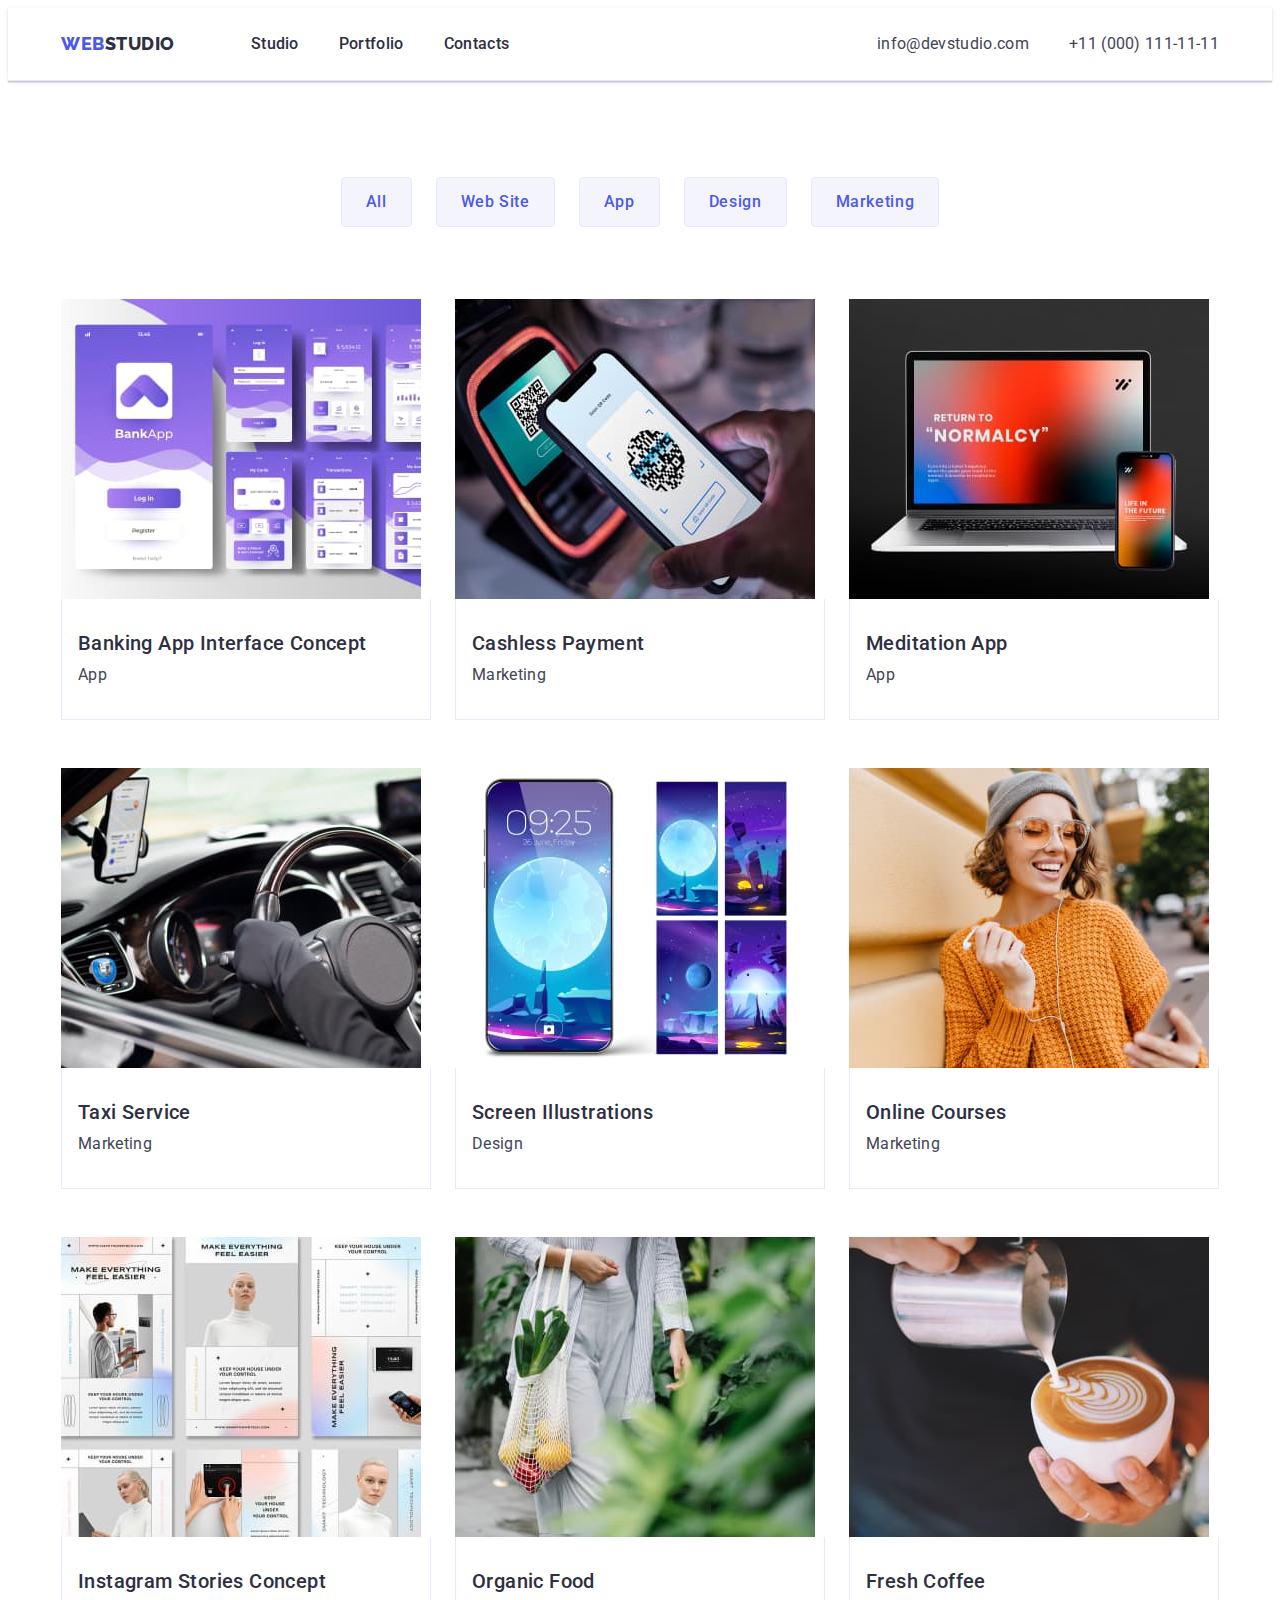
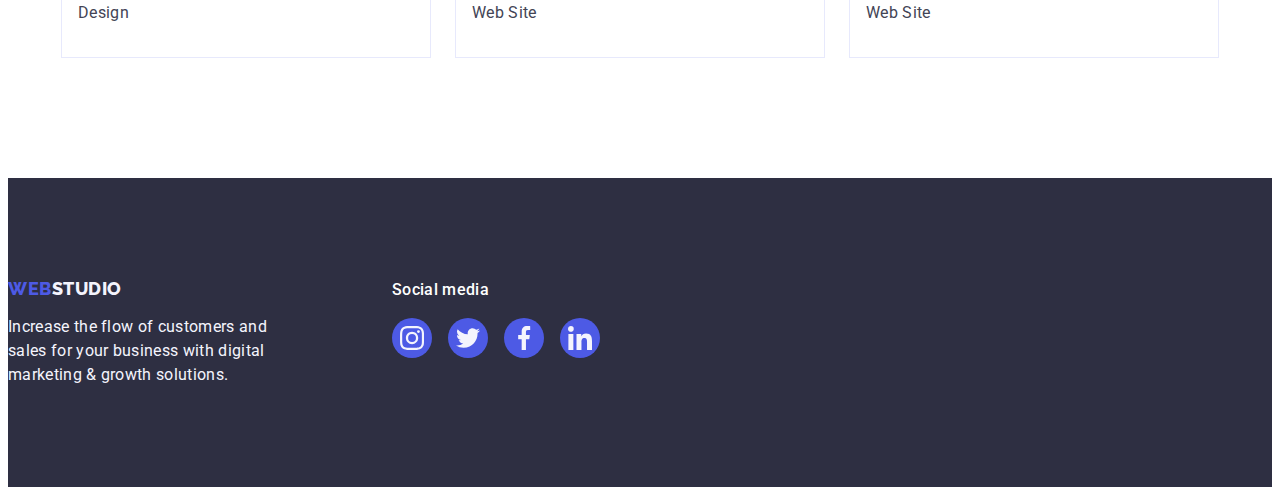
==== portfolio.html @ 7a688774 "Initial commit" ====
<!DOCTYPE html>
<html lang="en">
  <head>
    <meta charset="UTF-8" />
    <meta http-equiv="X-UA-Compatible" content="IE=edge" />
    <meta name="viewport" content="width=device-width, initial-scale=1.0" />
    <title>Document</title>
    <link rel="preconnect" href="https://fonts.googleapis.com" />
    <link rel="preconnect" href="https://fonts.gstatic.com" crossorigin />
    <link
      href="https://fonts.googleapis.com/css2?family=Raleway:wght@800&family=Roboto:wght@400;500;700;900&display=swap"
      rel="stylesheet"
    />
    <link
      rel="stylesheet"
      href="https://cdnjs.cloudflare.com/ajax/libs/modern-normalize/2.0.0/modern-normalize.min.css"
      integrity="sha512-4xo8blKMVCiXpTaLzQSLSw3KFOVPWhm/TRtuPVc4WG6kUgjH6J03IBuG7JZPkcWMxJ5huwaBpOpnwYElP/m6wg=="
      crossorigin="anonymous"
      referrerpolicy="no-referrer"
    />
    <link rel="stylesheet" href="./css/styles.css" />
  </head>
  <body>
    <!-- header -->
    <header class="header">
      <div class="head container">
        <nav class="site-nav">
          <a href="./index.html" class="logo-header link"
            >Web<span class="logo part">Studio</span></a
          >
          <ul class="site-nav list">
            <li class="item">
              <a href="./index.html" class="site-nav-text link">Studio</a>
            </li>
            <li class="item">
              <a href="./portfolio.html" class="site-nav-text link"
                >Portfolio</a
              >
            </li>
            <li class="item">
              <a href="" class="site-nav-text link">Contacts</a>
            </li>
          </ul>
        </nav>

        <address class="cont-info">
          <ul class="list">
            <li class="item">
              <a href="mailto:info@devstudio.com" class="cont-info-text link"
                >info@devstudio.com</a
              >
            </li>
            <li class="item">
              <a href="tel:+110001111111" class="cont-info-text link"
                >+11 (000) 111-11-11</a
              >
            </li>
          </ul>
        </address>
      </div>
    </header>
    <!-- main content -->
    <main>
      <section class="projects-filtre section">
        <div class="container">
          <h1 class="visually-hidden">
            Lorem ipsum dolor sit amet consectetur.
          </h1>

          <ul class="filtre-buttons list">
            <li class="item">
              <button type="button" class="button">All</button>
            </li>
            <li class="item">
              <button type="button" class="button">Web Site</button>
            </li>
            <li class="item">
              <button type="button" class="button">App</button>
            </li>
            <li class="item">
              <button type="button" class="button">Design</button>
            </li>
            <li class="item">
              <button type="button" class="button">Marketing</button>
            </li>
          </ul>

          <ul class="projects-card list">
            <li class="project-card-content">
              <a href="" class="project-card-link link">
                <img
                  src="./images/portf9.jpg"
                  alt="Banking App"
                  width="360"
                  class="project-card-photo"
                />

                <div class="card-info">
                  <h2 class="project-tittle">Banking App Interface Concept</h2>
                  <p class="project-category">App</p>
                </div>
              </a>
            </li>

            <li class="project-card-content">
              <a href="" class="project-card-link link">
                <img
                  src="./images/portf1.jpg"
                  alt="Payment"
                  width="360"
                  class="project-card-photo"
                />
                <div class="card-info">
                  <h2 class="project-tittle">Cashless Payment</h2>
                  <p class="project-category">Marketing</p>
                </div>
              </a>
            </li>

            <li class="project-card-content">
              <a href="" class="project-card-link link">
                <img
                  src="./images/portf2.jpg"
                  alt="Meditation App"
                  width="360"
                  class="project-card-photo"
                />
                <div class="card-info">
                  <h2 class="project-tittle">Meditation App</h2>
                  <p class="project-category">App</p>
                </div>
              </a>
            </li>

            <li class="project-card-content">
              <a href="" class="project-card-link link">
                <img
                  src="./images/portf3.jpg"
                  alt="App fo taxi service"
                  width="360"
                  class="project-card-photo"
                />
                <div class="card-info">
                  <h2 class="project-tittle">Taxi Service</h2>
                  <p class="project-category">Marketing</p>
                </div>
              </a>
            </li>

            <li class="project-card-content">
              <a href="" class="project-card-link link">
                <img
                  src="./images/portf4.jpg"
                  alt="Moon and planets illustration"
                  width="360"
                  class="project-card-photo"
                />
                <div class="card-info">
                  <h2 class="project-tittle">Screen Illustrations</h2>
                  <p class="project-category">Design</p>
                </div>
              </a>
            </li>

            <li class="project-card-content">
              <a href="" class="project-card-link link">
                <img
                  src="./images/portf5.jpg"
                  alt="woman with phone"
                  width="360"
                  class="project-card-photo"
                />
                <div class="card-info">
                  <h2 class="project-tittle">Online Courses</h2>
                  <p class="project-category">Marketing</p>
                </div>
              </a>
            </li>

            <li class="project-card-content">
              <a href="" class="project-card-link link">
                <img
                  src="./images/portf6.jpg"
                  alt="layout of instagram storie"
                  width="360"
                  class="project-card-photo"
                />
                <div class="card-info">
                  <h2 class="project-tittle">Instagram Stories Concept</h2>
                  <p class="project-category">Design</p>
                </div>
              </a>
            </li>

            <li class="project-card-content">
              <a href="" class="project-card-link link">
                <img
                  src="./images/portf7.jpg"
                  alt="fruits and vegetables in a bag"
                  width="360"
                  class="project-card-photo"
                />
                <div class="card-info">
                  <h2 class="project-tittle">Organic Food</h2>
                  <p class="project-category">Web Site</p>
                </div>
              </a>
            </li>

            <li class="project-card-content">
              <a href="" class="project-card-link link">
                <img
                  src="./images/portf8.jpg"
                  alt="cap of coffee"
                  width="360"
                  class="project-card-photo"
                />
                <div class="card-info">
                  <h2 class="project-tittle">Fresh Coffee</h2>
                  <p class="project-category">Web Site</p>
                </div>
              </a>
            </li>
          </ul>
        </div>
      </section>
    </main>
    <footer class="footer">
      <div class="footer-container">
        <div class="footer-logo-text">
          <a href="./index.html" class="logo-footer link"
            >Web<span class="logo-part-footer">Studio</span></a
          >
          <p class="footer-text">
            Increase the flow of customers and sales for your business with
            digital marketing & growth solutions.
          </p>
        </div>

        <div class="footer-social">
          <p class="footer-media-tittle">Social media</p>
          <ul class="footer-media-list list">
            <li class="footer-media-item">
              <a href="" class="footer-media-link link">
                <svg class="footer-media-icon" width="24" height="24">
                  <use href="./images/icons.svg#icon-instagram"></use>
                </svg>
              </a>
            </li>
            <li class="footer-media-item">
              <a href="" class="footer-media-link link">
                <svg class="footer-media-icon" width="24" height="24">
                  <use href="./images/icons.svg#icon-twitter"></use>
                </svg>
              </a>
            </li>
            <li class="footer-media-item">
              <a href="" class="footer-media-link link">
                <svg class="footer-media-icon" width="24" height="24">
                  <use href="./images/icons.svg#icon-facebook"></use>
                </svg>
              </a>
            </li>
            <li class="footer-media-item">
              <a href="" class="footer-media-link link">
                <svg class="footer-media-icon" width="24" height="24">
                  <use href="./images/icons.svg#icon-linkedin"></use>
                </svg>
              </a>
            </li>
          </ul>
        </div>
      </div>
    </footer>
  </body>
</html>
---- css/styles.css ----
/* цвет основного текста #2E2F42 */
/* цвет вторичного текста #434455 */
/* главный цвет фона #FFFFFF */
/* цвет акцента #4D5AE5 */
/* вторичный цвет фона #F4F4FD */


:root{
    --primary-text-color:  #2E2F42;
    --secondary-text-color: #434455;
    --primary-bg-color: #FFFFFF;
    --secondary-bg-color:#2E2F42;
    --third-bg-color : #F4F4FD;
    --border-for-icons : #8E8F99 ;
    --accent:#4D5AE5;
    --accent-two:#404bbf;
    --accent-color-social : #31d0aa ;
    --button-shadow-color:rgba(0, 0, 0, 0.15);
    --elements-border-color: #E7E9FC;
    --active-button-shadow: 0px 3px 1px rgba(0, 0, 0, 0.1), 0px 2px 1px rgba(0, 0, 0, 0.08), 0px 2px 2px rgba(0, 0, 0, 0.12);
    --card-shadow-color : 0px 1px 6px rgba(46, 47, 66, 0.08), 0px 1px 1px rgba(46, 47, 66, 0.16), 0px 2px 1px rgba(46, 47, 66, 0.08);
    --card-set-gap-left: 24px;
    --card-set-gap-top :48px;
}
   
/* HOME PAGE */  /* HOME PAGE */ /* HOME PAGE */ /* HOME PAGE */ /* HOME PAGE */ /* HOME PAGE */ 

body{
    background-color:var(--primary-bg-color);
    color: var(--secondary-text-color);
    font-family: "Roboto" , sans-serif; 
    
   
}

/* default classes */


h1,h2,h3,h4,h5,h6,p{
    margin: 0;
   padding: 0;
}


ul{
    padding: 0;
}

img{
    display: block;
    max-width: 100%;
    height: auto;
    margin: 0;
}

.link{
    text-decoration: none;
}
.list{
    list-style: none;
    margin: 0;
    padding: 0;
}

.visually-hidden { 
 position: absolute;
width: 1px;
height: 1px;
margin: -1px;
border: 0;
padding: 0;
white-space: nowrap;
clip-path: inset(100%);
clip: rect(0 0 0 0);
overflow: hidden;
}


.section{
    padding-top: 120px;
    padding-bottom: 120px;
}

.container{
    width: 1158px;
    padding-left: 15px;
    padding-right: 15px;
    margin-left: auto;
    margin-right: auto;
}




/* HEADER */



header{
    box-shadow: 0px 2px 1px rgba(46, 47, 66, 0.08), 0px 1px 1px rgba(46, 47, 66, 0.16), 0px 1px 6px rgba(46, 47, 66, 0.08);
    border-bottom: 1px solid var(--elements-border-color)
}


.head.container{
    display: flex;

    align-items: center;
}


/* LOGO */

.logo.part{
    color: var(--secondary-bg-color);
}


.logo-header{
    color:var(--accent);
    text-transform: uppercase;
    font-family: "Raleway", sans-serif;
    font-weight: 800;
    font-size: 18px;
    line-height: 1.17; 
    letter-spacing: 0.03em;
    margin-right:76px;
   
 
}



/* NAVIGATION */

/* COMMON STYLES FOR NAVIGATION */

.site-nav{
 display: flex;
 align-items: center;
 
 font-weight: 500;
 font-size: 16px;
 line-height: 1.5;
 letter-spacing: 0.02em;
 color:var(--secondary-bg-color);

 

}


/* COMMON STYLES FOR LINK LIST */


.site-nav.list{
    letter-spacing: 0.02em;
    display: flex;
    gap:40px;
    
   
}

 .site-nav-text:hover,.site-nav-text:focus{
    color:var(--accent-two);
}



/* STYLE FOR BUTTONS TEXT */
.site-nav-text{
    display:block;
    padding-top: 24px;
    padding-bottom: 24px;

    color: var(--primary-text-color);
    font-weight: 500;
    font-size: 16px;
    line-height: 1.5;
    
   
}



/* CONTACT INFIRMATION */


.cont-info{
    
    margin-left:auto;
    font-style: normal;
   
}


.cont-info>.list{
    align-items: center;
    display:flex;
    gap: 40px;
}


.cont-info-text{
    color: var(--secondary-text-colorcolor);
    
    font-size: 16px;
    line-height: 1.5;
    letter-spacing: 0.02em;
     padding-top: 24px;
    padding-bottom: 24px;

}


.cont-info-text:hover,.cont-info-text:focus{
    color: var(--accent-two);
}



/* MAIN CONTENT */

/* SECTION 1 */

.hero {


    background-image: linear-gradient(rgba(46, 47, 66, 0.7),rgba(46, 47, 66, 0.7)), url("../images/people-office.jpg");
    background-color: var(--secondary-bg-color);
    background-repeat: no-repeat;
    background-position: center;
    background-size: cover;

    max-width: 1440px;
    margin: 0 auto;


    text-align: center;
    padding: 188px 0;
}



.hero-tittle{
    max-width: 496px;
    
    margin: 0 auto;
    color: var(--primary-bg-color);
    font-weight: 700;
    font-size: 56px;
    line-height: 1.07;
    letter-spacing:0.02em;
    margin-bottom: 48px;
    
}

.order-button{
    display: block;
    height: 56px;
    border: none;
    margin:0 auto;
    cursor:pointer;
    background-color: var(--accent);
    color:var(--primary-bg-color);
    font-family: "Roboto",sans-serif;
    font-weight: 500;
    font-size: 16px;
    line-height: 1.5;
    letter-spacing: 0.04em;
    text-align: center;
    padding: 16px 32px 16px 32px;
    background: #4D5AE5;
    box-shadow: var(--button-shadow-color);
    border-radius: 4px;
    min-width: 169px;
}

.order-button:hover,.order-button:focus{
background-color:var(--accent-two);
}


/* SECTION 2 */

 .feauters-list {
    display: flex;
 }

 .feauters-list .item {
    margin-right:24px;
    width: calc((100% - 72px) / 4);
 }

 .feauters-list .item:last-child{
    margin-right:0px;
 }


 .feauters-icon {
     display: flex;
     align-items: center;
     justify-content: center;
      border-radius: 4px; 
      margin-bottom: 8px;
    width: 264px;
    height: 112px;
    background-color: var(--third-bg-color);
 }

 

 .feauters-svg{
    width: 64px;
    height: 64px;
 }



.feauters-card-tittle{
    color: var(--primary-text-color);
    font-weight: 500;
    font-size: 20px;
    line-height: 1.2;
    letter-spacing: 0.02em;
    margin-bottom: 8px;
    margin-top: 8px;
}

.feauters-card-text{
    color: var(--secondary-text-color);
    font-size: 16px;
    line-height: 1.5 ;
    letter-spacing: 0.02em ;

}

/* SECTION 3 */

.projects.section{
    padding-top:0;
}

.projects-tittle{ 
    color: var(--primary-text-color);
    font-weight: 700;
    font-size: 36px;
    line-height: 1.11;
    text-align: center;
    letter-spacing: 0.02em;
    text-transform: capitalize;
    margin-bottom: 72px;
}

.projects-list{
    display:flex;
}

.projects-list .item{

    margin-right:24px;
}

.projects-list .item:last-child{
    margin-right: 0;
}

/* SECTION 4 */

.team{
  background-color: var(--third-bg-color);
}

.team-tittle{
    color: var(--primary-text-color);
    font-weight: 700;
    font-size: 36px;
    line-height: 1.11;  
    text-align: center;
    letter-spacing: 0.02em;
    text-transform: capitalize;
    margin-bottom: 72px;

}

.team-list{
    display: flex;
    gap: 24px;
}



.team-card-content{
    text-align: center;
    background-color: var(--primary-bg-color);
    box-shadow: var(--card-shadow-color);
    border-radius: 0px 0px 4px 4px;
    width: calc(100% - 72px);
    /* margin-right: 24px; */
    
}

.team.list .team-card-content:last-child{
    margin-right: 0;
}

/* .worker{

    padding: 32px 16px 8px 16px;
} */


.card-tittle{
    background-color: var(--primary-bg-color);
    color:var(--primary-text-color);
    font-weight: 500;
    font-size: 20px;
    line-height: 1.2; 
    text-align: center;
    margin-top: 32px;
    margin-bottom: 8px;
    letter-spacing: 0.02em ;
    

}

.card-text {
   color:var(--secondary-text-color);
   font-size: 16px ;
   line-height: 1.5;
   letter-spacing: 0.02em;
   text-align: center;
  
   
}


.team-photo{
    display: block;
}
.person-media-link{
    display: flex;
    width: 100%;
     height: 100% ;
     background-color: var(--accent);
     border-radius: 50%;
     align-items: center;
     justify-content: center;

}

.person-media-link:hover , .person-media-link:focus{
   background-color: var(--accent-two) ;
   
}

.person-media-list{

display: flex;
justify-content: center;
gap: 24px;
margin-top: 8px;
padding: 0px 16px 32px 16px;



}


.person-media-list .media-container:last-child{
    margin-right: 0 ;
}



.media-container{
    width: 40px;
    height: 40px;
    
    background-color: var(--accent);
    border-radius: 50%;
    
}


.person-media-icon{
   
   width: 16px;
   height: 16px;
   margin:12px;
    fill: var(--third-bg-color);
    
}



/* CUSTOMERS SECTION 5 */
.customers-tittle{

   margin-bottom: 72px;

   text-align: center;
   font-family: 'Roboto' sans-serif;
   font-weight: 700;
   font-size: 36px;
   letter-spacing: 0.02em;
   line-height: 1.11 ;

   color: var(--primary-text-color);
}

.customers-list {
    display: flex;
    gap: 24px;
}

.custom-card{
    height: 88px;
    width: calc((100% - 120px) / 6);
}


.customers-link{
    width: 100%;
    height: 100%;
    border: 1px solid var(--border-for-icons);
    border-radius: 4px;
    display: flex; 
    align-items: center;
    justify-content: center;
    color: var(--border-for-icons);
    cursor: pointer;
}

.custom-icon{
    fill: currentColor;
    margin: 16px 32px;
    width: 104px;
     height: 56px;

}



.customers-link:hover, .customers-link:focus {
    color: var(--accent-two);
    border: 1px solid var(--accent-two);
}


    /* footer */ /* footer */ /* footer */



.footer{
    
    background-color: var(--secondary-bg-color);
    padding-top: 100px;
    padding-bottom: 100px;
    
}
.footer-container{
    display: flex;
    align-items: baseline
    
}

.logo-footer{
    display: inline-block;
    margin-bottom: 16px;
    color:var(--accent);
    text-transform: uppercase;
    font-family: "Raleway", sans-serif;
    font-weight: 800;
    font-size: 18px;
    line-height: 1.17; 
    letter-spacing: 0.03em;
}


.logo-part-footer{
color:var(--third-bg-color);

}

.footer-logo-text{
  
    margin-right: 120px;
}

.footer-text {
    width: 264px;
   font-size: 16px;
   line-height: 1.5;
   letter-spacing: 0.02em ;
   color:var(--third-bg-color);
}

.footer-media-tittle {
 font-family: 'Roboto' sans-serif;
font-style: normal;
font-weight: 500;
font-size: 16px;
line-height: 1.5;
letter-spacing: 0.02em;

color:  var(--primary-bg-color);

margin-bottom: 16px ;
}


.footer-media-list {
    display:flex;
     gap: 16px;
   
}

.footer-media-link{
    display: flex; 
    align-items: center;
     justify-content: center;
    width: 100%;
    height: 100%;
    background-color: var(--accent);
    border-radius: 50%;
}


.footer-media-link:hover , .footer-media-link:focus{
      background-color: var( --accent-color-social);
}

.footer-media-item{
    width: 40px;
    height: 40px;
}


.footer-media-icon {
   fill: var(--third-bg-color);
    margin: 8px;
}


/* PAGE PORTFOLIO */ /* PAGE PORTFOLIO */ /* PAGE PORTFOLIO */ /* PAGE PORTFOLIO */




/* filtre buttons */

.projects-filtre{
    padding-top: 96px;
     padding-bottom: 120px;
}

.button{
 display: inline-block;
background-color: var(--third-bg-color);
font-family: "Roboto", sans-serif;
font-weight: 500;
font-size: 16px;
line-height: 1.5;
letter-spacing: 0.04em ;
text-align: center;
color: var(--accent);
cursor:pointer;
text-align: center;
padding: 12px 24px 12px 24px;
border-radius: 4px;
border: 1px solid var(--elements-border-color);
min-width: 69px;
}

.filtre-buttons.list{
    display:flex;
    justify-content: center;
    margin-bottom: 72px;
}

.filtre-buttons.list .item{
    margin-right: 24px;
}

.filtre-buttons.list .item:last-child{
    margin-right: 0px;
}

.project-card-link{
    display: block;

}

.project-card-link:hover, .project-card-link:focus{
    
 box-shadow: 0px 1px 6px rgba(46, 47, 66, 0.08),
  0px 1px 1px rgba(46, 47, 66, 0.16),
   0px 2px 1px rgba(46, 47, 66, 0.08);
}



.button:hover,.button:focus{
     color: var(--primary-bg-color);
    background-color:var(--accent-two);
    box-shadow: var(--active-button-shadow);
    border: 1px solid transparent;
    
}


 .projects-card{
   display:flex;
   flex-wrap: wrap;
    padding-top: 0;
    padding-bottom: 0;
    column-gap: 24px;
    row-gap: 48px;

}


.project-card-photo{
    
    display: block;
    max-width: 100%;
    
}

.project-card-content{

    width: calc((100% - 48px) / 3);
    background-color: var(--primary-bg-color);
   
}




.project-tittle{
   
    color: var(--primary-text-color);
    font-weight: 500;
    font-size: 20px;
    line-height: 1.2;  
    letter-spacing: 0.02em;
     
    margin-bottom:8px;

}
.project-category {

   color: var(--secondary-text-color);
    
   font-size: 16px;
   line-height: 1.5;
   letter-spacing: 0.02em;
  

}

.card-info{

    padding: 32px 16px 32px 16px;
    
    border: 1px solid var(--elements-border-color);
   
    border-top:none;
    
}
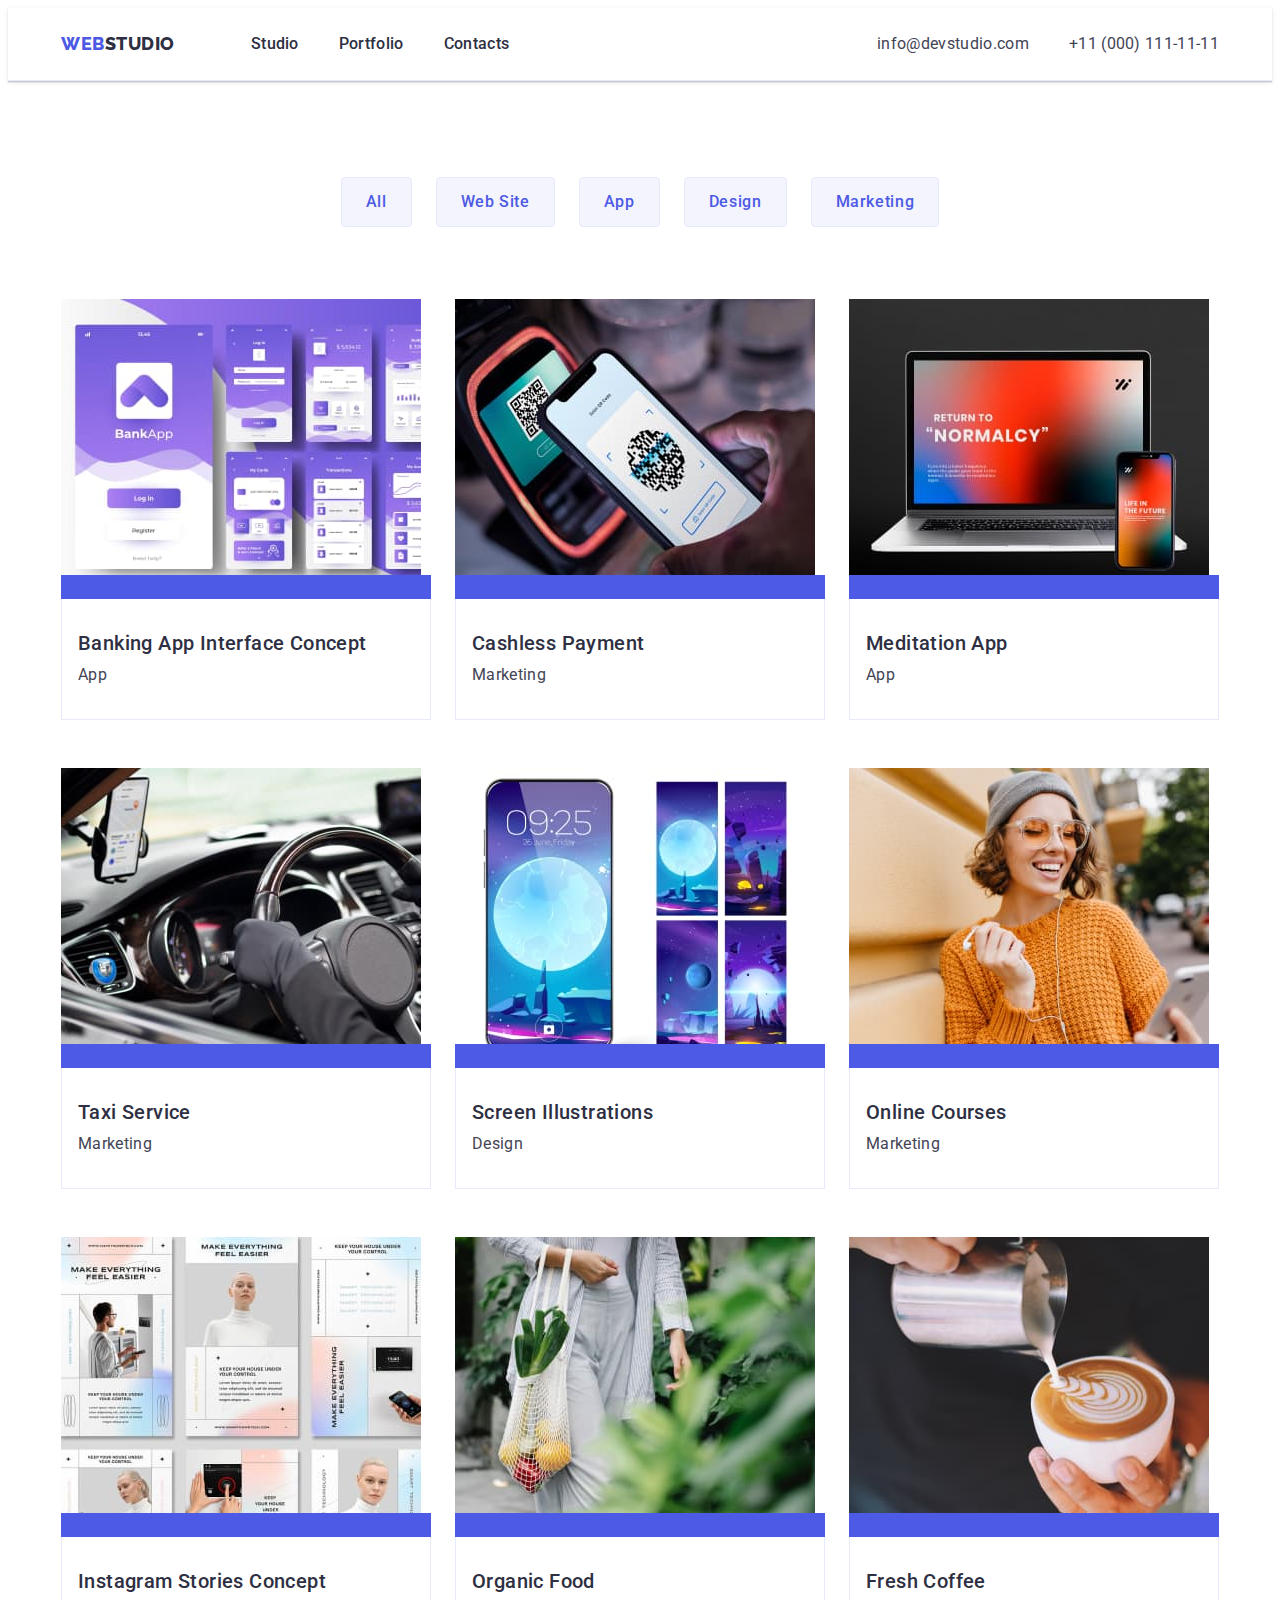
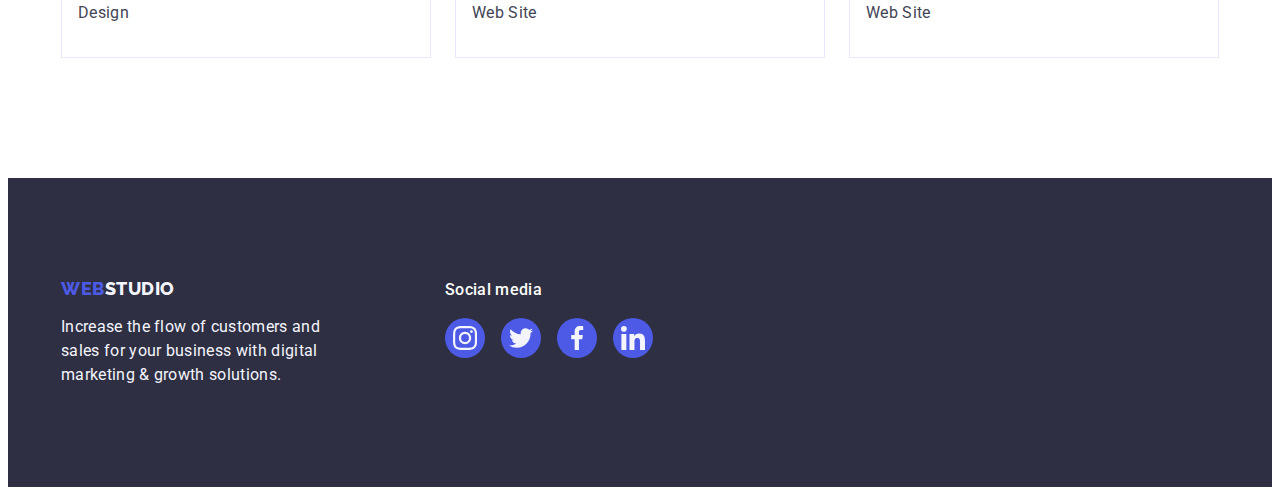
==== commit 29048673: "added transitions and overlays" ====
--- a/portfolio.html
+++ b/portfolio.html
@@ -87,13 +87,20 @@
 
           <ul class="projects-card list">
             <li class="project-card-content">
-              <a href="" class="project-card-link link">
-                <img
-                  src="./images/portf9.jpg"
-                  alt="Banking App"
-                  width="360"
-                  class="project-card-photo"
-                />
+              <a href="/" class="project-card-link link">
+                <div class="project-list-img-wrapper">
+                  <img
+                    src="./images/portf9.jpg"
+                    alt="Banking App"
+                    width="360"
+                    class="project-card-photo"
+                  />
+                  <p class="overlay">
+                    14 Stylish and User-Friendly App Design Concepts · Task
+                    Manager App · Calorie Tracker App · Exotic Fruit Ecommerce
+                    App · Cloud Storage App
+                  </p>
+                </div>
 
                 <div class="card-info">
                   <h2 class="project-tittle">Banking App Interface Concept</h2>
@@ -104,12 +111,19 @@
 
             <li class="project-card-content">
               <a href="" class="project-card-link link">
-                <img
-                  src="./images/portf1.jpg"
-                  alt="Payment"
-                  width="360"
-                  class="project-card-photo"
-                />
+                <div class="project-list-img-wrapper">
+                  <img
+                    src="./images/portf1.jpg"
+                    alt="Banking App"
+                    width="360"
+                    class="project-card-photo"
+                  />
+                  <p class="overlay">
+                    14 Stylish and User-Friendly App Design Concepts · Task
+                    Manager App · Calorie Tracker App · Exotic Fruit Ecommerce
+                    App · Cloud Storage App
+                  </p>
+                </div>
                 <div class="card-info">
                   <h2 class="project-tittle">Cashless Payment</h2>
                   <p class="project-category">Marketing</p>
@@ -119,12 +133,19 @@
 
             <li class="project-card-content">
               <a href="" class="project-card-link link">
-                <img
-                  src="./images/portf2.jpg"
-                  alt="Meditation App"
-                  width="360"
-                  class="project-card-photo"
-                />
+                <div class="project-list-img-wrapper">
+                  <img
+                    src="./images/portf2.jpg"
+                    alt="Banking App"
+                    width="360"
+                    class="project-card-photo"
+                  />
+                  <p class="overlay">
+                    14 Stylish and User-Friendly App Design Concepts · Task
+                    Manager App · Calorie Tracker App · Exotic Fruit Ecommerce
+                    App · Cloud Storage App
+                  </p>
+                </div>
                 <div class="card-info">
                   <h2 class="project-tittle">Meditation App</h2>
                   <p class="project-category">App</p>
@@ -134,12 +155,19 @@
 
             <li class="project-card-content">
               <a href="" class="project-card-link link">
-                <img
-                  src="./images/portf3.jpg"
-                  alt="App fo taxi service"
-                  width="360"
-                  class="project-card-photo"
-                />
+                <div class="project-list-img-wrapper">
+                  <img
+                    src="./images/portf3.jpg"
+                    alt="Banking App"
+                    width="360"
+                    class="project-card-photo"
+                  />
+                  <p class="overlay">
+                    14 Stylish and User-Friendly App Design Concepts · Task
+                    Manager App · Calorie Tracker App · Exotic Fruit Ecommerce
+                    App · Cloud Storage App
+                  </p>
+                </div>
                 <div class="card-info">
                   <h2 class="project-tittle">Taxi Service</h2>
                   <p class="project-category">Marketing</p>
@@ -149,12 +177,19 @@
 
             <li class="project-card-content">
               <a href="" class="project-card-link link">
-                <img
-                  src="./images/portf4.jpg"
-                  alt="Moon and planets illustration"
-                  width="360"
-                  class="project-card-photo"
-                />
+                <div class="project-list-img-wrapper">
+                  <img
+                    src="./images/portf4.jpg"
+                    alt="Banking App"
+                    width="360"
+                    class="project-card-photo"
+                  />
+                  <p class="overlay">
+                    14 Stylish and User-Friendly App Design Concepts · Task
+                    Manager App · Calorie Tracker App · Exotic Fruit Ecommerce
+                    App · Cloud Storage App
+                  </p>
+                </div>
                 <div class="card-info">
                   <h2 class="project-tittle">Screen Illustrations</h2>
                   <p class="project-category">Design</p>
@@ -164,12 +199,19 @@
 
             <li class="project-card-content">
               <a href="" class="project-card-link link">
-                <img
-                  src="./images/portf5.jpg"
-                  alt="woman with phone"
-                  width="360"
-                  class="project-card-photo"
-                />
+                <div class="project-list-img-wrapper">
+                  <img
+                    src="./images/portf5.jpg"
+                    alt="Banking App"
+                    width="360"
+                    class="project-card-photo"
+                  />
+                  <p class="overlay">
+                    14 Stylish and User-Friendly App Design Concepts · Task
+                    Manager App · Calorie Tracker App · Exotic Fruit Ecommerce
+                    App · Cloud Storage App
+                  </p>
+                </div>
                 <div class="card-info">
                   <h2 class="project-tittle">Online Courses</h2>
                   <p class="project-category">Marketing</p>
@@ -179,12 +221,19 @@
 
             <li class="project-card-content">
               <a href="" class="project-card-link link">
-                <img
-                  src="./images/portf6.jpg"
-                  alt="layout of instagram storie"
-                  width="360"
-                  class="project-card-photo"
-                />
+                <div class="project-list-img-wrapper">
+                  <img
+                    src="./images/portf6.jpg"
+                    alt="Banking App"
+                    width="360"
+                    class="project-card-photo"
+                  />
+                  <p class="overlay">
+                    14 Stylish and User-Friendly App Design Concepts · Task
+                    Manager App · Calorie Tracker App · Exotic Fruit Ecommerce
+                    App · Cloud Storage App
+                  </p>
+                </div>
                 <div class="card-info">
                   <h2 class="project-tittle">Instagram Stories Concept</h2>
                   <p class="project-category">Design</p>
@@ -194,12 +243,19 @@
 
             <li class="project-card-content">
               <a href="" class="project-card-link link">
-                <img
-                  src="./images/portf7.jpg"
-                  alt="fruits and vegetables in a bag"
-                  width="360"
-                  class="project-card-photo"
-                />
+                <div class="project-list-img-wrapper">
+                  <img
+                    src="./images/portf7.jpg"
+                    alt="Banking App"
+                    width="360"
+                    class="project-card-photo"
+                  />
+                  <p class="overlay">
+                    14 Stylish and User-Friendly App Design Concepts · Task
+                    Manager App · Calorie Tracker App · Exotic Fruit Ecommerce
+                    App · Cloud Storage App
+                  </p>
+                </div>
                 <div class="card-info">
                   <h2 class="project-tittle">Organic Food</h2>
                   <p class="project-category">Web Site</p>
@@ -209,12 +265,19 @@
 
             <li class="project-card-content">
               <a href="" class="project-card-link link">
-                <img
-                  src="./images/portf8.jpg"
-                  alt="cap of coffee"
-                  width="360"
-                  class="project-card-photo"
-                />
+                <div class="project-list-img-wrapper">
+                  <img
+                    src="./images/portf8.jpg"
+                    alt="Banking App"
+                    width="360"
+                    class="project-card-photo"
+                  />
+                  <p class="overlay">
+                    14 Stylish and User-Friendly App Design Concepts · Task
+                    Manager App · Calorie Tracker App · Exotic Fruit Ecommerce
+                    App · Cloud Storage App
+                  </p>
+                </div>
                 <div class="card-info">
                   <h2 class="project-tittle">Fresh Coffee</h2>
                   <p class="project-category">Web Site</p>
@@ -226,7 +289,7 @@
       </section>
     </main>
     <footer class="footer">
-      <div class="footer-container">
+      <div class="footer-container container">
         <div class="footer-logo-text">
           <a href="./index.html" class="logo-footer link"
             >Web<span class="logo-part-footer">Studio</span></a
--- a/css/styles.css
+++ b/css/styles.css
@@ -161,11 +161,6 @@
    
 }
 
- .site-nav-text:hover,.site-nav-text:focus{
-    color:var(--accent-two);
-}
-
-
 
 /* STYLE FOR BUTTONS TEXT */
 .site-nav-text{
@@ -178,7 +173,15 @@
     font-size: 16px;
     line-height: 1.5;
     
-   
+   transition-property: color ;
+   transition-duration: 250ms ;
+   transition-timing-function: cubic-bezier(0.4, 0, 0.2, 1) ;
+
+
+}
+
+ .site-nav-text:hover,.site-nav-text:focus{
+    color:var(--accent-two);
 }
 
 
@@ -209,6 +212,10 @@
     letter-spacing: 0.02em;
      padding-top: 24px;
     padding-bottom: 24px;
+
+    transition-property: color ;
+   transition-duration: 250ms ;
+   transition-timing-function: cubic-bezier(0.4, 0, 0.2, 1) ;
 
 }
 
@@ -274,6 +281,10 @@
     box-shadow: var(--button-shadow-color);
     border-radius: 4px;
     min-width: 169px;
+
+   transition-property: background-color;
+   transition-duration: 250ms ;
+   transition-timing-function: cubic-bezier(0.4, 0, 0.2, 1) ;
 }
 
 .order-button:hover,.order-button:focus{
@@ -438,6 +449,8 @@
 .team-photo{
     display: block;
 }
+
+
 .person-media-link{
     display: flex;
     width: 100%;
@@ -446,6 +459,10 @@
      border-radius: 50%;
      align-items: center;
      justify-content: center;
+
+  transition-property: background-color;
+   transition-duration: 250ms ;
+   transition-timing-function: cubic-bezier(0.4, 0, 0.2, 1) ;
 
 }
 
@@ -530,6 +547,10 @@
     justify-content: center;
     color: var(--border-for-icons);
     cursor: pointer;
+
+    transition-property: color, border ;
+   transition-duration: 250ms ;
+   transition-timing-function: cubic-bezier(0.4, 0, 0.2, 1) ;
 }
 
 .custom-icon{
@@ -624,6 +645,10 @@
     height: 100%;
     background-color: var(--accent);
     border-radius: 50%;
+
+    transition-property: background-color;
+   transition-duration: 250ms ;
+   transition-timing-function: cubic-bezier(0.4, 0, 0.2, 1) ;
 }
 
 
@@ -671,35 +696,11 @@
 border-radius: 4px;
 border: 1px solid var(--elements-border-color);
 min-width: 69px;
-}
-
-.filtre-buttons.list{
-    display:flex;
-    justify-content: center;
-    margin-bottom: 72px;
-}
-
-.filtre-buttons.list .item{
-    margin-right: 24px;
-}
-
-.filtre-buttons.list .item:last-child{
-    margin-right: 0px;
-}
-
-.project-card-link{
-    display: block;
-
-}
-
-.project-card-link:hover, .project-card-link:focus{
-    
- box-shadow: 0px 1px 6px rgba(46, 47, 66, 0.08),
-  0px 1px 1px rgba(46, 47, 66, 0.16),
-   0px 2px 1px rgba(46, 47, 66, 0.08);
-}
-
-
+
+   transition-property: color, background-color, box-shadow, border;
+   transition-duration: 250ms ;
+   transition-timing-function: cubic-bezier(0.4, 0, 0.2, 1) ; 
+}
 
 .button:hover,.button:focus{
      color: var(--primary-bg-color);
@@ -708,6 +709,70 @@
     border: 1px solid transparent;
     
 }
+
+.filtre-buttons.list{
+    display:flex;
+    justify-content: center;
+    margin-bottom: 72px;
+}
+
+.filtre-buttons.list .item{
+    margin-right: 24px;
+}
+
+.filtre-buttons.list .item:last-child{
+    margin-right: 0px;
+}
+
+
+.project-list-img-wrapper{
+    position: relative;
+    overflow: hidden;
+}
+
+.overlay{ 
+    position: absolute;
+    left: 0;
+    top: 0;
+    width: 100%;
+    overflow: auto;
+    transform: translate( 0, 100%);
+    transition: transform 250ms cubic-bezier(0.4, 0, 0.2, 1) ;
+
+
+    color: var(--third-bg-color);
+    background-color: var(--accent);
+    font-family: 'Roboto' , sans-serif;
+    font-size: 16px;
+    line-height: 1.5;
+    letter-spacing: 0.02em;
+
+    padding: 40px 32px 164px 32px;
+    
+}
+
+
+
+
+.project-card-link{
+    display: block;
+    
+}
+
+.project-card-link:hover .overlay, .project-card-link:focus .overlay{
+ transform: translate(0, 0);
+}
+
+.project-card-link:hover, .project-card-link:focus{
+    
+ box-shadow: 0px 1px 6px rgba(46, 47, 66, 0.08),
+  0px 1px 1px rgba(46, 47, 66, 0.16),
+   0px 2px 1px rgba(46, 47, 66, 0.08);
+}
+
+
+
+
 
 
  .projects-card{
